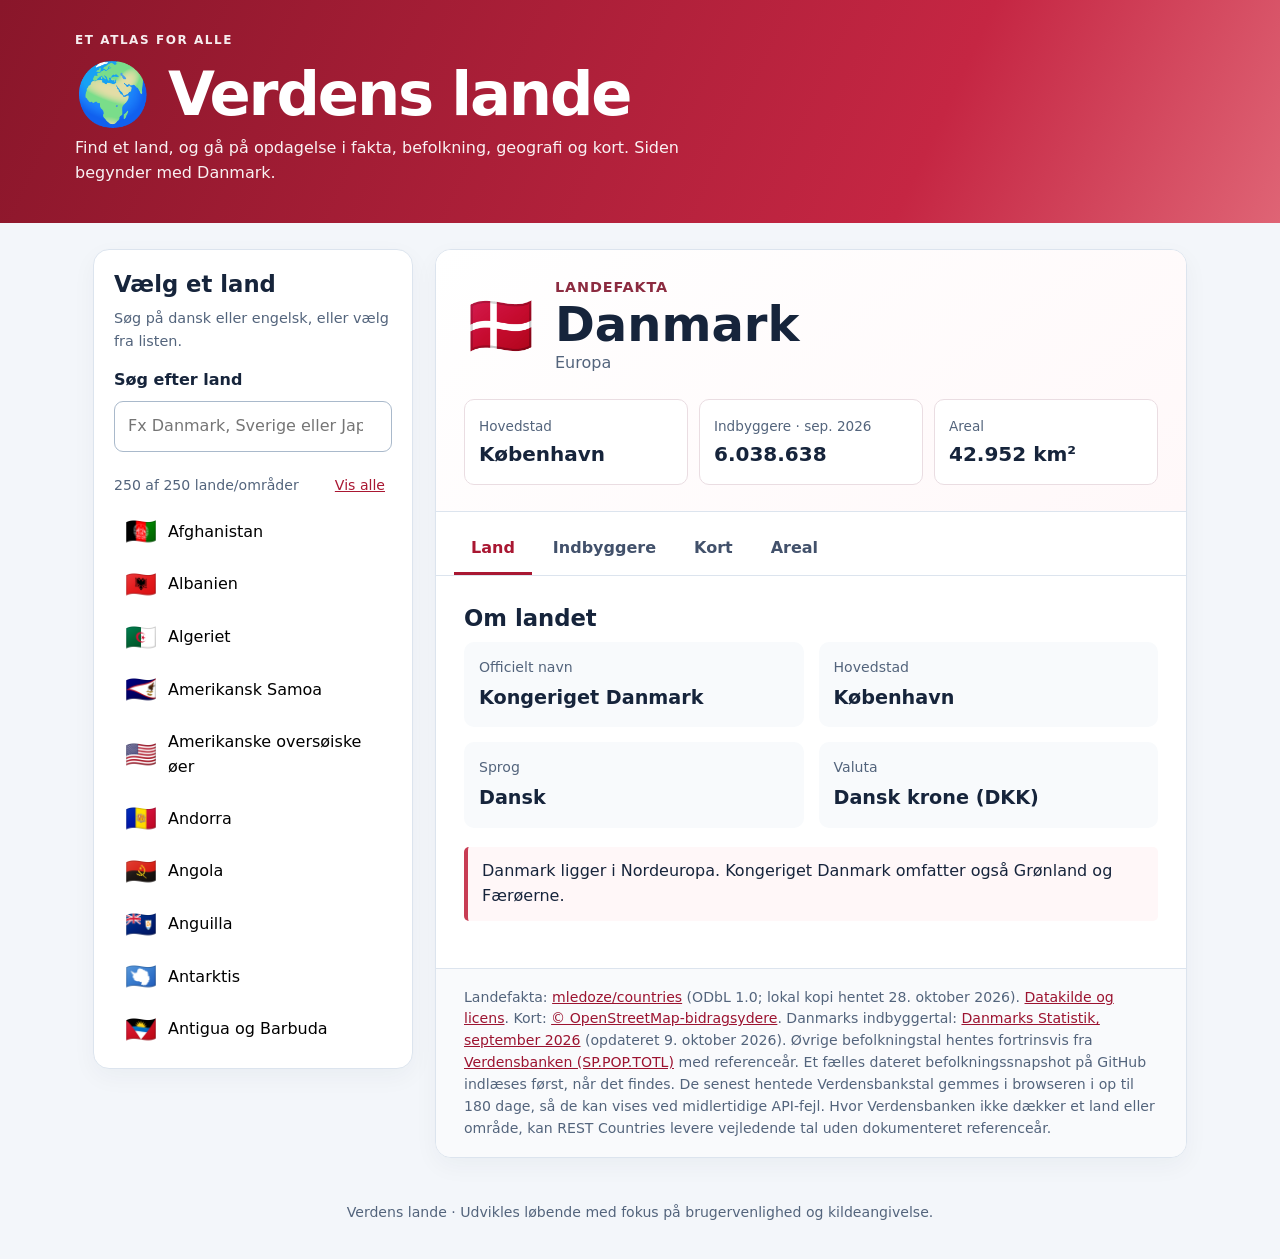
==== index.html @ 1348c65d "Ret regex til validering af snapshot-referenceår" ====
<!doctype html>
<html lang="da">
<head>
<meta charset="utf-8"><meta name="viewport" content="width=device-width,initial-scale=1">
<meta name="description" content="Udforsk lande i verden: hovedstæder, indbyggertal, kort, areal, sprog og valuta.">
<title>Verdens lande – fakta og kort</title>
<style>
:root{color-scheme:light;--ink:#16243b;--muted:#53647c;--line:#dce4ee;--primary:#a91732;--pale:#fff3f4;--bg:#f3f6fa}
*{box-sizing:border-box}body{margin:0;background:var(--bg);font:16px/1.55 system-ui,-apple-system,"Segoe UI",Arial,sans-serif;color:var(--ink)}
a{color:#9c1330}a:hover{text-decoration-thickness:2px}
button,input{font:inherit}button{cursor:pointer}
.skip{position:absolute;left:-9999px;top:4px;z-index:5;background:#fff;padding:8px}.skip:focus{left:6px}
header{background:linear-gradient(115deg,#89162a 0%,#c52643 72%,#df6475 100%);color:white;padding:31px 20px 37px}
.wrap{max-width:1130px;margin:0 auto}header .eyebrow{letter-spacing:.13em;text-transform:uppercase;font-weight:700;font-size:12px;opacity:.92}
header h1{font-size:clamp(2.2rem,5vw,3.8rem);line-height:1.13;margin:10px 0 8px;letter-spacing:-.035em}
header p{max-width:650px;margin:0;opacity:.94}
.page{max-width:1130px;margin:26px auto 0;padding:0 18px 44px}
.layout{display:grid;grid-template-columns:minmax(260px,320px) minmax(0,1fr);gap:22px;align-items:start}
.sidebar,.content{background:#fff;border:1px solid var(--line);border-radius:16px;box-shadow:0 8px 25px #182a4b0b}
.sidebar{padding:20px;position:sticky;top:14px}
h2{font-size:1.42rem;line-height:1.3;margin:0 0 8px}
.muted{color:var(--muted)}.small{font-size:.9rem}
.searchlabel{font-weight:700;display:block;margin:16px 0 8px}
input[type=search]{display:block;width:100%;padding:12px 13px;border:1px solid #a9b9cb;border-radius:9px;background:#fff}
input:focus,button:focus-visible,a:focus-visible{outline:3px solid #f09bac;outline-offset:2px}
.listhead{display:flex;justify-content:space-between;gap:6px;align-items:center;margin:20px 0 9px;font-size:.88rem;color:var(--muted)}
#countries{max-height:540px;overflow:auto;display:grid;gap:5px}
.country{width:100%;border:1px solid transparent;background:transparent;text-align:left;border-radius:9px;padding:10px;display:flex;gap:11px;align-items:center}
.country:hover,.country:focus-visible{background:#f4f6fa}.country.active{background:var(--pale);color:#89162a;border-color:#f0cbd2;font-weight:750}
.flag{font-size:1.6rem;line-height:1}.countryname{overflow-wrap:anywhere}
.content{overflow:hidden}.hero{padding:26px 28px;background:linear-gradient(145deg,#fff,#fff8f9);border-bottom:1px solid var(--line)}
.hero_top{display:flex;align-items:center;gap:17px}.hero .flag{font-size:3.7rem}
#countryTitle{font-size:clamp(2rem,4vw,3rem);line-height:1.1;margin:0}.eyelabel{font-size:.9rem;font-weight:700;color:#8c2b40;text-transform:uppercase;letter-spacing:.06em}
.summary{display:grid;grid-template-columns:repeat(3,minmax(0,1fr));gap:11px;margin-top:23px}
.stat{background:#fff;border:1px solid #eadde2;border-radius:10px;padding:14px}
.stat strong{font-size:1.25rem;display:block;overflow-wrap:anywhere}.stat span{color:var(--muted);font-size:.85rem}
.tabs{display:flex;gap:4px;border-bottom:1px solid var(--line);padding:12px 18px 0;overflow:auto}
.tabs button{border:0;border-bottom:3px solid transparent;padding:12px 17px;background:none;white-space:nowrap;font-weight:700;color:#42516b}
.tabs button[aria-selected=true]{color:var(--primary);border-bottom-color:var(--primary)}
.panel{padding:28px;min-height:260px}.panel[hidden]{display:none}
.detailgrid{display:grid;grid-template-columns:repeat(2,minmax(0,1fr));gap:15px}
.detail{background:#f8fafc;padding:15px;border-radius:10px}.detail span{display:block;font-size:.88rem;color:var(--muted)}.detail strong{display:block;font-size:1.2rem;margin-top:4px;overflow-wrap:anywhere}
.number{font-size:clamp(2rem,5vw,3rem);line-height:1.1;letter-spacing:-.03em;font-weight:780;color:#a91732;margin:14px 0}
.map{width:100%;height:380px;border:0;border-radius:12px;background:#edf1f5}
.sources{background:#f9fafc;padding:18px 28px;border-top:1px solid var(--line);font-size:.88rem;color:var(--muted)}
.note{border-left:4px solid #c83d54;background:#fff7f8;padding:12px 14px;border-radius:5px;margin:19px 0}
footer{text-align:center;color:var(--muted);padding:0 20px 35px;font-size:.88rem}
@media(max-width:760px){.layout{grid-template-columns:1fr}.sidebar{position:static}#countries{max-height:225px}.summary{grid-template-columns:1fr 1fr}.hero,.panel{padding:20px}.tabs{padding-left:6px}.tabs button{padding:11px}.detailgrid{grid-template-columns:1fr}.map{height:300px}}
@media(max-width:390px){.summary{grid-template-columns:1fr}}
</style>
</head>
<body>
<a class="skip" href="#main">Spring til landefakta</a>
<header><div class="wrap"><div class="eyebrow">Et atlas for alle</div><h1>🌍 Verdens lande</h1><p>Find et land, og gå på opdagelse i fakta, befolkning, geografi og kort. Siden begynder med Danmark.</p></div></header>
<div class="page"><div class="layout">
<aside class="sidebar" aria-label="Vælg land"><h2>Vælg et land</h2><p class="muted small" style="margin:0">Søg på dansk eller engelsk, eller vælg fra listen.</p>
<label class="searchlabel" for="search">Søg efter land</label><input id="search" type="search" placeholder="Fx Danmark, Sverige eller Japan" autocomplete="off">
<div class="listhead"><span id="count" role="status" aria-live="polite">Indlæser lande…</span><button type="button" id="reset" style="padding:3px 7px;border:0;background:none;color:#a91732;text-decoration:underline">Vis alle</button></div>
<div id="countries" aria-label="Landeliste"></div></aside>
<main class="content" id="main"><div class="hero"><div class="hero_top"><div class="flag" id="heroFlag" aria-hidden="true">🇩🇰</div><div><div class="eyelabel">Landefakta</div><h2 id="countryTitle">Danmark</h2><div class="muted" id="region">Nordeuropa</div></div></div>
<div class="summary"><div class="stat"><span>Hovedstad</span><strong id="sCapital">København</strong></div><div class="stat"><span id="sPopulationLabel">Indbyggere · sep. 2026</span><strong id="sPopulation">Ca. 6 mio.</strong></div><div class="stat"><span>Areal</span><strong id="sArea">Ca. 42.950 km²</strong></div></div></div>
<nav class="tabs" role="tablist" aria-label="Fakta om landet">
<button type="button" role="tab" aria-controls="land" id="tab-land" aria-selected="true" tabindex="0" data-tab="land">Land</button>
<button type="button" role="tab" aria-controls="indbyggere" id="tab-indbyggere" aria-selected="false" tabindex="-1" data-tab="indbyggere">Indbyggere</button>
<button type="button" role="tab" aria-controls="kort" id="tab-kort" aria-selected="false" tabindex="-1" data-tab="kort">Kort</button>
<button type="button" role="tab" aria-controls="areal" id="tab-areal" aria-selected="false" tabindex="-1" data-tab="areal">Areal</button>
</nav>
<section class="panel" id="land" role="tabpanel" aria-labelledby="tab-land"><h2>Om landet</h2><div class="detailgrid">
<div class="detail"><span>Officielt navn</span><strong id="official">Kongeriget Danmark</strong></div>
<div class="detail"><span>Hovedstad</span><strong id="capital">København</strong></div>
<div class="detail"><span>Sprog</span><strong id="language">Dansk</strong></div>
<div class="detail"><span>Valuta</span><strong id="currency">Dansk krone (DKK)</strong></div></div><div class="note" id="landnote">Danmark er et land i Nordeuropa. Kongeriget Danmark omfatter også Grønland og Færøerne.</div></section>
<section class="panel" id="indbyggere" role="tabpanel" aria-labelledby="tab-indbyggere" hidden><h2>Indbyggere</h2><div class="number" id="population">Ca. 6 millioner</div><p>Befolkningstal kan være opgjort på forskellige tidspunkter. Tallene er vejledende og er ikke en live-folketælling.</p><p id="populationExtra">Se det aktuelle officielle tal hos <a href="https://www.dst.dk/da/Statistik/emner/borgere/befolkning/befolkningstal" target="_blank" rel="noopener">Danmarks Statistik</a>.</p></section>
<section class="panel" id="kort" role="tabpanel" aria-labelledby="tab-kort" hidden><h2>Kort</h2><p class="muted">Du kan zoome og flytte rundt på kortet.</p><iframe class="map" id="map" title="Kort over Danmark" loading="lazy" referrerpolicy="no-referrer" src="https://www.openstreetmap.org/export/embed.html?bbox=7.5%2C54.4%2C15.6%2C58.1&amp;layer=mapnik"></iframe><p><a id="maplink" href="https://www.openstreetmap.org/#map=7/56.2/10" target="_blank" rel="noopener">Åbn et større kort</a></p><p class="small muted">Kortdata © OpenStreetMap-bidragsydere.</p></section>
<section class="panel" id="areal" role="tabpanel" aria-labelledby="tab-areal" hidden><h2>Areal</h2><div class="number" id="area">Ca. 42.950 km²</div><p id="areaExtra">For Danmark gælder dette tal landet uden Grønland og Færøerne. Opgørelser kan variere lidt afhængigt af metode.</p></section>
<div class="sources" id="source">Kilder: <a href="https://www.dst.dk/" target="_blank" rel="noopener">Danmarks Statistik</a>, <a href="https://www.openstreetmap.org/" target="_blank" rel="noopener">OpenStreetMap</a>. Internationale landefakta indlæses fra offentlige datasæt. Kontroller væsentlige tal i landenes officielle statistik.</div>
</main>
</div></div>
<footer>Verdens lande · Udvikles løbende med fokus på brugervenlighed og kildeangivelse.</footer>
<script>
(function(){
'use strict';
const numberfmt=new Intl.NumberFormat('da-DK');
const names=new Intl.DisplayNames(['da'],{type:'region'});
const regionNames={Europe:'Europa',Asia:'Asien',Africa:'Afrika',Americas:'Amerika',Oceania:'Oceanien',Antarctic:'Antarktis'};
const dk={cca2:'DK',name:{common:'Denmark',official:'Kingdom of Denmark'},capital:['København'],region:'Europe',population:6038638,area:42952,latlng:[56,10],languages:{dan:'Dansk'},currencies:{DKK:{name:'Dansk krone'}},flag:'🇩🇰',fallback:true};
let items=[dk],selected=dk,activeTab='land';
const el=id=>document.getElementById(id);
const str=(value,empty='Ikke oplyst')=>value===undefined||value===null||value===''?empty:String(value);
function safeName(c){if(c.cca2==='DK')return'Danmark';try{const s=names.of(c.cca2);if(s&&s!==c.cca2)return s;}catch(e){}return c.name?.common||c.cca2||'Ukendt land';}
function label(c){return safeName(c);}
function flag(c){if(typeof c.flag==='string')return c.flag;if(c.cca2&&/^[A-Z]{2}$/.test(c.cca2)){return Array.from(c.cca2).map(ch=>String.fromCodePoint(ch.charCodeAt(0)+127397)).join('');}return '🌍'}
function fmt(n,unit=''){return Number.isFinite(Number(n))&&n!==null&&n!==undefined?numberfmt.format(Number(n))+unit:'Ikke oplyst';}
function cap(c){return Array.isArray(c.capital)&&c.capital.length?c.capital.join(', '):'Ikke oplyst';}
function lang(c){return c.languages&&typeof c.languages==='object'?Object.values(c.languages).join(', '):'Ikke oplyst';}
function curr(c){return c.currencies&&typeof c.currencies==='object'?Object.entries(c.currencies).map(([k,v])=>str(v?.name,k)+' ('+k+')').join(', '):'Ikke oplyst';}
function mapSet(c){let coords=Array.isArray(c.latlng)?c.latlng:[56,10],lat=Number(coords[0]),lon=Number(coords[1]);if(!Number.isFinite(lat)||!Number.isFinite(lon)){lat=56;lon=10}const a=Number(c.area)||50000;const spread=a<2000?1.5:a<30000?3.8:a<300000?7:a<1500000?13:22;const west=Math.max(-180,lon-spread),east=Math.min(180,lon+spread),south=Math.max(-85,lat-spread/2),north=Math.min(85,lat+spread/2);const q=[west,south,east,north].join(',');el('map').src='https://www.openstreetmap.org/export/embed.html?bbox='+encodeURIComponent(q)+'&layer=mapnik';el('map').title='Kort over '+label(c);el('maplink').href='https://www.openstreetmap.org/#map=5/'+encodeURIComponent(lat)+'/'+encodeURIComponent(lon);}
function populationLabel(c){
if(c.cca2==='DK')return 'Indbyggere · sep. 2026';
if(c.populationSource==='worldbank'&&/^\d{4}$/.test(String(c.populationYear)))return 'Indbyggere · '+c.populationYear;
if(Number.isSafeInteger(c.population)&&c.population>0)return 'Indbyggere · år ukendt';
return 'Indbyggere · ikke oplyst';
}
function choose(c){selected=c;el('heroFlag').textContent=flag(c);el('countryTitle').textContent=label(c);el('region').textContent=regionNames[c.region]||c.region||'Geografisk region ikke oplyst';el('sCapital').textContent=cap(c);el('sPopulation').textContent=fmt(c.population);el('sPopulationLabel').textContent=populationLabel(c);el('sArea').textContent=fmt(c.area,' km²');el('official').textContent=c.cca2==='DK'?'Kongeriget Danmark':str(c.name?.official);el('capital').textContent=cap(c);el('language').textContent=lang(c);el('currency').textContent=curr(c);
el('landnote').textContent=c.cca2==='DK'?'Danmark ligger i Nordeuropa. Kongeriget Danmark omfatter også Grønland og Færøerne.':'Fakta vises for den valgte geografiske enhed. Datakilder kan også indeholde selvstyrende områder og territorier.';
el('population').textContent=fmt(c.population);el('populationExtra').innerHTML=c.cca2==='DK'?'Opgjort i september 2026 (offentliggjort 9. oktober 2026). Kilde: <a href="https://www.dst.dk/da/Statistik/emner/borgere/befolkning/befolkningstal" target="_blank" rel="noopener">Danmarks Statistik</a>.':c.populationSource==='worldbank'&&/^\d{4}$/.test(String(c.populationYear))?'Referenceår: '+c.populationYear+'. Kilde: <a href="https://data.worldbank.org/indicator/SP.POP.TOTL?locations='+encodeURIComponent(c.cca2)+'" target="_blank" rel="noopener">Verdensbanken – Population, total</a>. Årlige tal er ikke en aktuel folketælling.':(c.populationSource==='restcountries'||c.populationSource==='undated')?'Vejledende tal fra et internationalt datasæt uden dokumenteret referenceår. Det er ikke nødvendigvis den nyeste officielle opgørelse.':'Der findes endnu ikke et verificeret befolkningstal for dette land eller område. Se det nationale statistikkontor for officielle tal.';
el('area').textContent=fmt(c.area,' km²');el('areaExtra').textContent=c.cca2==='DK'?'Danmarks areal er her angivet uden Grønland og Færøerne.':'Arealet stammer fra et internationalt datasæt. Afgrænsninger og opgørelsesmetoder kan variere.';
mapSet(c);renderList();if(window.history?.replaceState){history.replaceState(null,'','#'+encodeURIComponent(c.cca2||'DK'));}
}
function renderList(){const q=el('search').value.trim().toLocaleLowerCase('da');const filtered=items.filter(c=>[label(c),c.name?.common,c.cca2].some(x=>String(x||'').toLocaleLowerCase('da').includes(q))).sort((a,b)=>label(a).localeCompare(label(b),'da'));const list=el('countries');list.replaceChildren();const frag=document.createDocumentFragment();filtered.slice(0,300).forEach(c=>{const btn=document.createElement('button');btn.type='button';btn.className='country'+(selected.cca2===c.cca2?' active':'');btn.setAttribute('aria-current',selected.cca2===c.cca2?'true':'false');const f=document.createElement('span');f.className='flag';f.textContent=flag(c);f.setAttribute('aria-hidden','true');const t=document.createElement('span');t.className='countryname';t.textContent=label(c);btn.append(f,t);btn.addEventListener('click',()=>{choose(c);if(innerWidth<761)el('main').scrollIntoView({behavior:'smooth',block:'start'});});frag.append(btn)});list.append(frag);el('count').textContent=filtered.length+' af '+items.length+' lande/områder'+(filtered.length?'':' – ingen resultater');}
function tab(id){activeTab=id;document.querySelectorAll('.tabs button').forEach(b=>{const on=b.dataset.tab===id;b.setAttribute('aria-selected',on?'true':'false');b.tabIndex=on?0:-1;});document.querySelectorAll('.panel').forEach(p=>{p.hidden=p.id!==id;});}
document.querySelectorAll('.tabs button').forEach(b=>{b.addEventListener('click',()=>tab(b.dataset.tab));b.addEventListener('keydown',ev=>{if(!['ArrowRight','ArrowLeft','Home','End'].includes(ev.key))return;ev.preventDefault();const tabs=Array.from(document.querySelectorAll('.tabs button'));let i=tabs.indexOf(b);i=ev.key==='Home'?0:ev.key==='End'?tabs.length-1:(i+(ev.key==='ArrowRight'?1:-1)+tabs.length)%tabs.length;tab(tabs[i].dataset.tab);tabs[i].focus();});});
el('search').addEventListener('input',renderList);
el('reset').addEventListener('click',()=>{el('search').value='';renderList();el('search').focus();});
function normalize(c){return{...c,flag:c.flag||undefined,name:c.name||{common:c.cca2},area:Number(c.area)||undefined,population:Number.isFinite(Number(c.population))&&c.population!==undefined?Number(c.population):undefined};}
async function loadCountries(){
const sources=[
'./data/countries.json',
'https://restcountries.com/v3.1/all?fields=name,flags,cca2,capital,population,area,region,latlng,languages,currencies',
'https://raw.githubusercontent.com/mledoze/countries/master/dist/countries.json'
];
for(const url of sources){try{
const response=await fetch(url,{cache:'default'});
if(!response.ok)throw Error('HTTP '+response.status);
const data=await response.json();
if(!Array.isArray(data)||data.length<190)throw Error('Uventet datasæt');
items=data.filter(c=>c?.cca2&&c?.name).map(c=>{const n=normalize(c);if(url!=='./data/countries.json'&&Number.isSafeInteger(n.population)&&n.population>0)n.populationSource='undated';return n;});
const fromApi=items.find(c=>c.cca2==='DK');
if(fromApi){const i=items.indexOf(fromApi);items[i]={...fromApi,capital:['København'],population:dk.population,area:dk.area,languages:dk.languages,currencies:dk.currencies};}else items.push(dk);
const hash=decodeURIComponent(location.hash.replace('#','')).toUpperCase();
selected=items.find(c=>c.cca2===hash)||items.find(c=>c.cca2==='DK')||items[0];
choose(selected);
el('source').innerHTML='Landefakta: <a href="https://github.com/mledoze/countries" target="_blank" rel="noopener">mledoze/countries</a> (ODbL 1.0; lokal kopi hentet 28. oktober 2026). <a href="https://github.com/mOLTRUP/Test/blob/main/data/README.md" target="_blank" rel="noopener">Datakilde og licens</a>. Kort: <a href="https://www.openstreetmap.org/copyright" target="_blank" rel="noopener">© OpenStreetMap-bidragsydere</a>. Danmarks indbyggertal: <a href="https://www.dst.dk/da/Statistik/emner/borgere/befolkning/befolkningstal" target="_blank" rel="noopener">Danmarks Statistik, september 2026</a> (opdateret 9. oktober 2026). Øvrige befolkningstal hentes fortrinsvis fra <a href="https://data.worldbank.org/indicator/SP.POP.TOTL" target="_blank" rel="noopener">Verdensbanken (SP.POP.TOTL)</a> med referenceår. Et fælles dateret befolkningssnapshot på GitHub indlæses først, når det findes. De senest hentede Verdensbankstal gemmes i browseren i op til 180 dage, så de kan vises ved midlertidige API-fejl. Hvor Verdensbanken ikke dækker et land eller område, kan REST Countries levere vejledende tal uden dokumenteret referenceår.';
enrichPopulation();
return;
}catch(e){console.warn('Landeliste kunne ikke indlæses fra',url,e);}}
el('count').textContent='Landeliste er midlertidigt utilgængelig';
el('source').innerHTML='Landelisten kunne ikke indlæses. Danmark vises som reserve. Kilde til dansk befolkningstal: <a href="https://www.dst.dk/da/Statistik/emner/borgere/befolkning/befolkningstal" target="_blank" rel="noopener">Danmarks Statistik, september 2026</a>. Prøv igen senere.';
renderList();
}
const populationCacheKey='verdens-lande-worldbank-population-v1';
function applyPopulation(byCode){
let updated=0;
items=items.map(c=>{
const p=c.cca2==='DK'?undefined:byCode.get(c.cca2);
if(!p)return c;
if(c.populationSource==='worldbank'&&Number(c.populationYear)>Number(p.year))return c;
if(c.populationSource==='worldbank'&&c.populationYear===p.year&&c.population===p.value)return c;
updated++;
return {...c,population:p.value,populationYear:p.year,populationSource:'worldbank'};
});
if(updated){const current=items.find(c=>c.cca2===selected.cca2)||dk;choose(current);}
return updated;
}
function loadCachedPopulation(){
try{
const saved=JSON.parse(localStorage.getItem(populationCacheKey)||'null');
if(!saved||!Array.isArray(saved.rows)||!Number.isFinite(Date.parse(saved.savedAt)))return;
if(Date.now()-Date.parse(saved.savedAt)>180*86400000||Date.parse(saved.savedAt)>Date.now()+86400000)return;
const byCode=new Map();
for(const row of saved.rows){
if(!Array.isArray(row)||row.length!==3)continue;
const [code,value,year]=row;
if(typeof code==='string'&&/^[A-Z]{2}$/.test(code)&&Number.isSafeInteger(value)&&value>0&&/^\d{4}$/.test(String(year)))byCode.set(code,{value,year:String(year)});
}
if(byCode.size>=100)applyPopulation(byCode);
}catch(e){console.info('Lokal befolkningscache er ikke tilgængelig:',e);}
}
async function loadSharedPopulation(){
const controller=new AbortController();
const timer=setTimeout(()=>controller.abort(),3500);
try{
const response=await fetch('./data/population-worldbank.json',{signal:controller.signal,cache:'default'});
if(!response.ok)return;
const snapshot=await response.json();
if(snapshot?.indicator!=='SP.POP.TOTL'||!Array.isArray(snapshot.rows)||snapshot.rows.length<150)return;
const byCode=new Map();
for(const row of snapshot.rows){
if(!Array.isArray(row)||row.length!==3)continue;
const [code,value,year]=row;
if(typeof code==='string'&&/^[A-Z]{2}$/.test(code)&&Number.isSafeInteger(value)&&value>0&&/^\d{4}$/.test(String(year)))byCode.set(code,{value,year:String(year)});
}
if(byCode.size>=150)applyPopulation(byCode);
}catch(e){console.info('Fælles befolkningssnapshot kunne ikke indlæses:',e);}
finally{clearTimeout(timer);}
}
async function enrichPopulation(){
loadCachedPopulation();
await loadSharedPopulation();
const controller=new AbortController();
const timer=setTimeout(()=>controller.abort(),6500);
try{
const response=await fetch('https://api.worldbank.org/v2/country/all/indicator/SP.POP.TOTL?format=json&mrnev=1&per_page=500',{signal:controller.signal,cache:'default'});
if(!response.ok)throw Error('HTTP '+response.status);
const payload=await response.json();
if(!Array.isArray(payload)||!Array.isArray(payload[1])||payload[1].length<100)throw Error('Uventet svar fra Verdensbanken');
const byCode=new Map();
for(const row of payload[1]){
const code=row?.country?.id,year=String(row?.date||''),value=row?.value;
if(typeof code==='string'&&/^[A-Z]{2}$/.test(code)&&/^\d{4}$/.test(year)&&Number.isSafeInteger(value)&&value>0){
const old=byCode.get(code);
if(!old||Number(year)>Number(old.year))byCode.set(code,{value,year});
}}
const updated=applyPopulation(byCode);
if(byCode.size>=100){
try{localStorage.setItem(populationCacheKey,JSON.stringify({savedAt:new Date().toISOString(),rows:Array.from(byCode,([code,p])=>[code,p.value,p.year])}));}
catch(e){console.info('Befolkningsdata kunne ikke gemmes lokalt:',e);}
}
console.info('Daterede befolkningstal fra Verdensbanken:',updated);
}catch(e){console.info('Verdensbankens befolkningstal kunne ikke indlæses:',e);}
finally{clearTimeout(timer);}
await enrichPopulationFallback();
}
async function enrichPopulationFallback(){
const controller=new AbortController();
const timer=setTimeout(()=>controller.abort(),5500);
try{
const response=await fetch('https://restcountries.com/v3.1/all?fields=cca2,population',{signal:controller.signal,cache:'default'});
if(!response.ok)throw Error('HTTP '+response.status);
const data=await response.json();
if(!Array.isArray(data)||data.length<190)throw Error('Uventet befolkningsdatasæt');
const byCode=new Map(data.filter(c=>c?.cca2&&Number.isSafeInteger(c.population)&&c.population>0).map(c=>[c.cca2,c.population]));
let updated=0;
items=items.map(c=>{const pop=c.cca2!=='DK'&&c.populationSource!=='worldbank'?byCode.get(c.cca2):undefined;if(pop===undefined)return c;updated++;return {...c,population:pop,populationSource:'restcountries'};});
if(updated){const current=items.find(c=>c.cca2===selected.cca2)||dk;choose(current);}
}catch(e){console.info('Supplerende befolkningstal er ikke tilgængelige:',e);}
finally{clearTimeout(timer);}
}

choose(dk);loadCountries();
})();
</script>
</body></html>
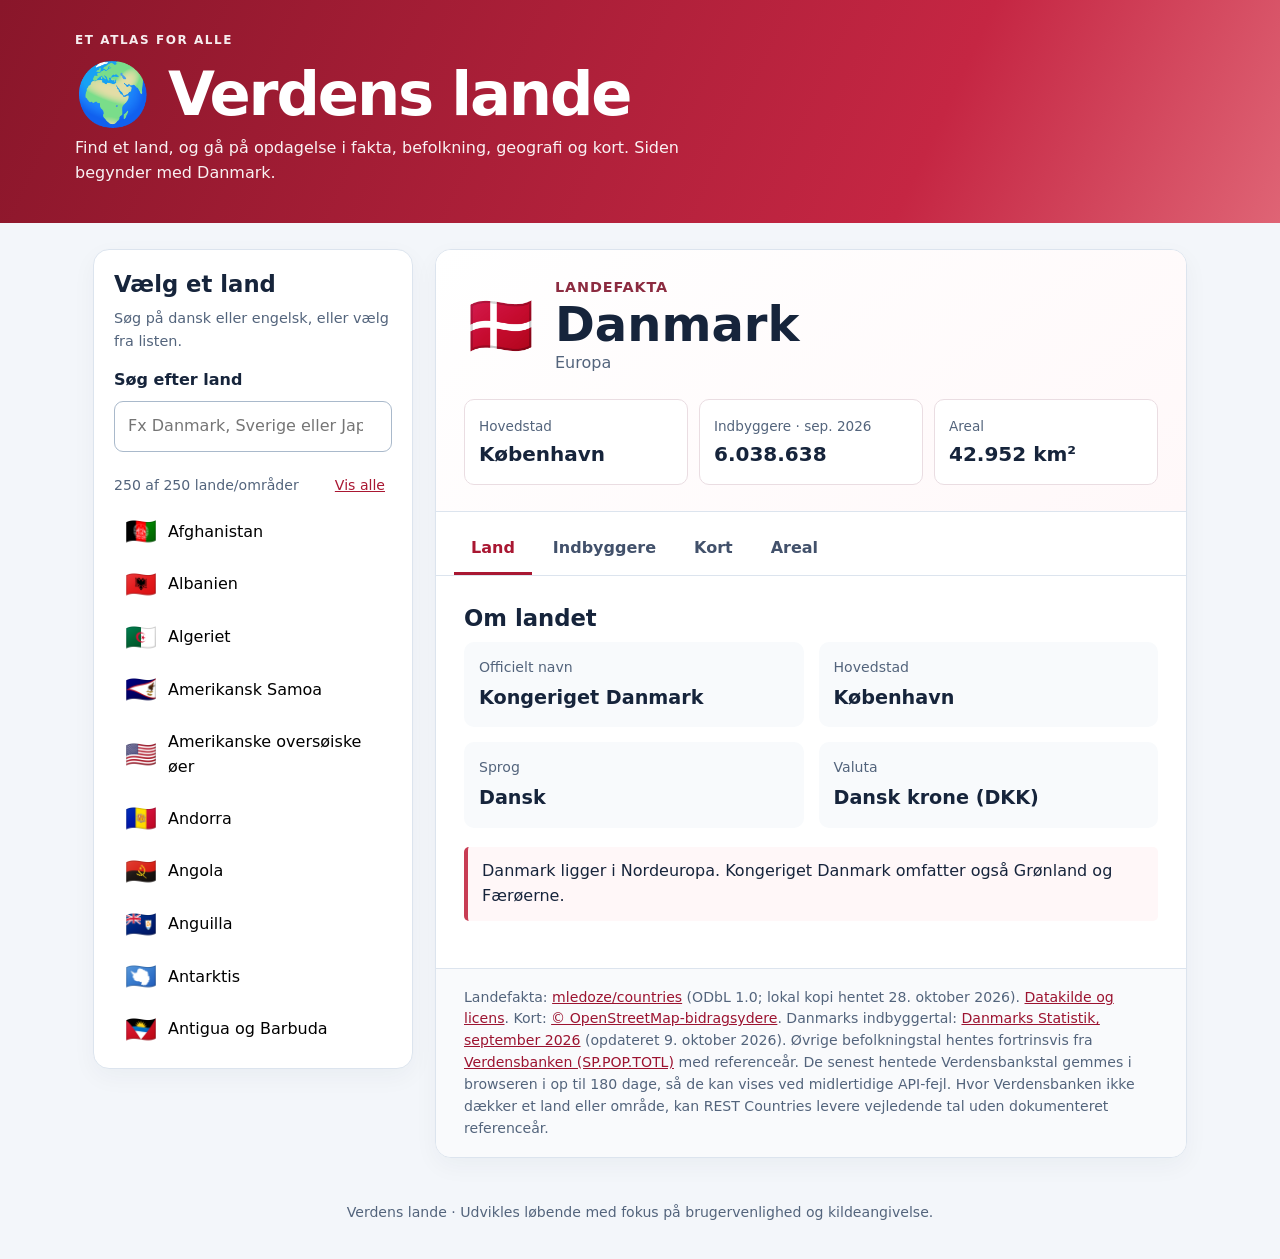
==== commit 9b6d2077: "Indlæs kun landekort ved åbning og undgå unødige genindlæsninger" ====
--- a/index.html
+++ b/index.html
@@ -71,7 +71,7 @@
 <div class="detail"><span>Sprog</span><strong id="language">Dansk</strong></div>
 <div class="detail"><span>Valuta</span><strong id="currency">Dansk krone (DKK)</strong></div></div><div class="note" id="landnote">Danmark er et land i Nordeuropa. Kongeriget Danmark omfatter også Grønland og Færøerne.</div></section>
 <section class="panel" id="indbyggere" role="tabpanel" aria-labelledby="tab-indbyggere" hidden><h2>Indbyggere</h2><div class="number" id="population">Ca. 6 millioner</div><p>Befolkningstal kan være opgjort på forskellige tidspunkter. Tallene er vejledende og er ikke en live-folketælling.</p><p id="populationExtra">Se det aktuelle officielle tal hos <a href="https://www.dst.dk/da/Statistik/emner/borgere/befolkning/befolkningstal" target="_blank" rel="noopener">Danmarks Statistik</a>.</p></section>
-<section class="panel" id="kort" role="tabpanel" aria-labelledby="tab-kort" hidden><h2>Kort</h2><p class="muted">Du kan zoome og flytte rundt på kortet.</p><iframe class="map" id="map" title="Kort over Danmark" loading="lazy" referrerpolicy="no-referrer" src="https://www.openstreetmap.org/export/embed.html?bbox=7.5%2C54.4%2C15.6%2C58.1&amp;layer=mapnik"></iframe><p><a id="maplink" href="https://www.openstreetmap.org/#map=7/56.2/10" target="_blank" rel="noopener">Åbn et større kort</a></p><p class="small muted">Kortdata © OpenStreetMap-bidragsydere.</p></section>
+<section class="panel" id="kort" role="tabpanel" aria-labelledby="tab-kort" hidden><h2>Kort</h2><p class="muted">Du kan zoome og flytte rundt på kortet.</p><iframe class="map" id="map" title="Kort over Danmark" loading="lazy" referrerpolicy="no-referrer"></iframe><p><a id="maplink" href="https://www.openstreetmap.org/#map=7/56.2/10" target="_blank" rel="noopener">Åbn et større kort</a></p><p class="small muted">Kortdata © OpenStreetMap-bidragsydere.</p></section>
 <section class="panel" id="areal" role="tabpanel" aria-labelledby="tab-areal" hidden><h2>Areal</h2><div class="number" id="area">Ca. 42.950 km²</div><p id="areaExtra">For Danmark gælder dette tal landet uden Grønland og Færøerne. Opgørelser kan variere lidt afhængigt af metode.</p></section>
 <div class="sources" id="source">Kilder: <a href="https://www.dst.dk/" target="_blank" rel="noopener">Danmarks Statistik</a>, <a href="https://www.openstreetmap.org/" target="_blank" rel="noopener">OpenStreetMap</a>. Internationale landefakta indlæses fra offentlige datasæt. Kontroller væsentlige tal i landenes officielle statistik.</div>
 </main>
@@ -94,7 +94,8 @@
 function cap(c){return Array.isArray(c.capital)&&c.capital.length?c.capital.join(', '):'Ikke oplyst';}
 function lang(c){return c.languages&&typeof c.languages==='object'?Object.values(c.languages).join(', '):'Ikke oplyst';}
 function curr(c){return c.currencies&&typeof c.currencies==='object'?Object.entries(c.currencies).map(([k,v])=>str(v?.name,k)+' ('+k+')').join(', '):'Ikke oplyst';}
-function mapSet(c){let coords=Array.isArray(c.latlng)?c.latlng:[56,10],lat=Number(coords[0]),lon=Number(coords[1]);if(!Number.isFinite(lat)||!Number.isFinite(lon)){lat=56;lon=10}const a=Number(c.area)||50000;const spread=a<2000?1.5:a<30000?3.8:a<300000?7:a<1500000?13:22;const west=Math.max(-180,lon-spread),east=Math.min(180,lon+spread),south=Math.max(-85,lat-spread/2),north=Math.min(85,lat+spread/2);const q=[west,south,east,north].join(',');el('map').src='https://www.openstreetmap.org/export/embed.html?bbox='+encodeURIComponent(q)+'&layer=mapnik';el('map').title='Kort over '+label(c);el('maplink').href='https://www.openstreetmap.org/#map=5/'+encodeURIComponent(lat)+'/'+encodeURIComponent(lon);}
+let currentMapCode=null;
+function mapSet(c){if(activeTab!=='kort'||currentMapCode===c.cca2)return;let coords=Array.isArray(c.latlng)?c.latlng:[56,10],lat=Number(coords[0]),lon=Number(coords[1]);if(!Number.isFinite(lat)||!Number.isFinite(lon)){lat=56;lon=10}const a=Number(c.area)||50000;const spread=a<2000?1.5:a<30000?3.8:a<300000?7:a<1500000?13:22;const west=Math.max(-180,lon-spread),east=Math.min(180,lon+spread),south=Math.max(-85,lat-spread/2),north=Math.min(85,lat+spread/2);const q=[west,south,east,north].join(',');el('map').src='https://www.openstreetmap.org/export/embed.html?bbox='+encodeURIComponent(q)+'&layer=mapnik';el('map').title='Kort over '+label(c);el('maplink').href='https://www.openstreetmap.org/#map=5/'+encodeURIComponent(lat)+'/'+encodeURIComponent(lon);currentMapCode=c.cca2;}
 function populationLabel(c){
 if(c.cca2==='DK')return 'Indbyggere · sep. 2026';
 if(c.populationSource==='worldbank'&&/^\d{4}$/.test(String(c.populationYear)))return 'Indbyggere · '+c.populationYear;
@@ -108,7 +109,7 @@
 mapSet(c);renderList();if(window.history?.replaceState){history.replaceState(null,'','#'+encodeURIComponent(c.cca2||'DK'));}
 }
 function renderList(){const q=el('search').value.trim().toLocaleLowerCase('da');const filtered=items.filter(c=>[label(c),c.name?.common,c.cca2].some(x=>String(x||'').toLocaleLowerCase('da').includes(q))).sort((a,b)=>label(a).localeCompare(label(b),'da'));const list=el('countries');list.replaceChildren();const frag=document.createDocumentFragment();filtered.slice(0,300).forEach(c=>{const btn=document.createElement('button');btn.type='button';btn.className='country'+(selected.cca2===c.cca2?' active':'');btn.setAttribute('aria-current',selected.cca2===c.cca2?'true':'false');const f=document.createElement('span');f.className='flag';f.textContent=flag(c);f.setAttribute('aria-hidden','true');const t=document.createElement('span');t.className='countryname';t.textContent=label(c);btn.append(f,t);btn.addEventListener('click',()=>{choose(c);if(innerWidth<761)el('main').scrollIntoView({behavior:'smooth',block:'start'});});frag.append(btn)});list.append(frag);el('count').textContent=filtered.length+' af '+items.length+' lande/områder'+(filtered.length?'':' – ingen resultater');}
-function tab(id){activeTab=id;document.querySelectorAll('.tabs button').forEach(b=>{const on=b.dataset.tab===id;b.setAttribute('aria-selected',on?'true':'false');b.tabIndex=on?0:-1;});document.querySelectorAll('.panel').forEach(p=>{p.hidden=p.id!==id;});}
+function tab(id){activeTab=id;document.querySelectorAll('.tabs button').forEach(b=>{const on=b.dataset.tab===id;b.setAttribute('aria-selected',on?'true':'false');b.tabIndex=on?0:-1;});document.querySelectorAll('.panel').forEach(p=>{p.hidden=p.id!==id;});if(id==='kort')mapSet(selected);}
 document.querySelectorAll('.tabs button').forEach(b=>{b.addEventListener('click',()=>tab(b.dataset.tab));b.addEventListener('keydown',ev=>{if(!['ArrowRight','ArrowLeft','Home','End'].includes(ev.key))return;ev.preventDefault();const tabs=Array.from(document.querySelectorAll('.tabs button'));let i=tabs.indexOf(b);i=ev.key==='Home'?0:ev.key==='End'?tabs.length-1:(i+(ev.key==='ArrowRight'?1:-1)+tabs.length)%tabs.length;tab(tabs[i].dataset.tab);tabs[i].focus();});});
 el('search').addEventListener('input',renderList);
 el('reset').addEventListener('click',()=>{el('search').value='';renderList();el('search').focus();});
@@ -130,7 +131,7 @@
 const hash=decodeURIComponent(location.hash.replace('#','')).toUpperCase();
 selected=items.find(c=>c.cca2===hash)||items.find(c=>c.cca2==='DK')||items[0];
 choose(selected);
-el('source').innerHTML='Landefakta: <a href="https://github.com/mledoze/countries" target="_blank" rel="noopener">mledoze/countries</a> (ODbL 1.0; lokal kopi hentet 28. oktober 2026). <a href="https://github.com/mOLTRUP/Test/blob/main/data/README.md" target="_blank" rel="noopener">Datakilde og licens</a>. Kort: <a href="https://www.openstreetmap.org/copyright" target="_blank" rel="noopener">© OpenStreetMap-bidragsydere</a>. Danmarks indbyggertal: <a href="https://www.dst.dk/da/Statistik/emner/borgere/befolkning/befolkningstal" target="_blank" rel="noopener">Danmarks Statistik, september 2026</a> (opdateret 9. oktober 2026). Øvrige befolkningstal hentes fortrinsvis fra <a href="https://data.worldbank.org/indicator/SP.POP.TOTL" target="_blank" rel="noopener">Verdensbanken (SP.POP.TOTL)</a> med referenceår. Et fælles dateret befolkningssnapshot på GitHub indlæses først, når det findes. De senest hentede Verdensbankstal gemmes i browseren i op til 180 dage, så de kan vises ved midlertidige API-fejl. Hvor Verdensbanken ikke dækker et land eller område, kan REST Countries levere vejledende tal uden dokumenteret referenceår.';
+el('source').innerHTML='Landefakta: <a href="https://github.com/mledoze/countries" target="_blank" rel="noopener">mledoze/countries</a> (ODbL 1.0; lokal kopi hentet 28. oktober 2026). <a href="https://github.com/mOLTRUP/Test/blob/main/data/README.md" target="_blank" rel="noopener">Datakilde og licens</a>. Kort: <a href="https://www.openstreetmap.org/copyright" target="_blank" rel="noopener">© OpenStreetMap-bidragsydere</a>. Danmarks indbyggertal: <a href="https://www.dst.dk/da/Statistik/emner/borgere/befolkning/befolkningstal" target="_blank" rel="noopener">Danmarks Statistik, september 2026</a> (opdateret 9. oktober 2026). Øvrige befolkningstal hentes fortrinsvis fra <a href="https://data.worldbank.org/indicator/SP.POP.TOTL" target="_blank" rel="noopener">Verdensbanken (SP.POP.TOTL)</a> med referenceår. De senest hentede Verdensbankstal gemmes i browseren i op til 180 dage, så de kan vises ved midlertidige API-fejl. Hvor Verdensbanken ikke dækker et land eller område, kan REST Countries levere vejledende tal uden dokumenteret referenceår.';
 enrichPopulation();
 return;
 }catch(e){console.warn('Landeliste kunne ikke indlæses fra',url,e);}}
@@ -166,27 +167,8 @@
 if(byCode.size>=100)applyPopulation(byCode);
 }catch(e){console.info('Lokal befolkningscache er ikke tilgængelig:',e);}
 }
-async function loadSharedPopulation(){
-const controller=new AbortController();
-const timer=setTimeout(()=>controller.abort(),3500);
-try{
-const response=await fetch('./data/population-worldbank.json',{signal:controller.signal,cache:'default'});
-if(!response.ok)return;
-const snapshot=await response.json();
-if(snapshot?.indicator!=='SP.POP.TOTL'||!Array.isArray(snapshot.rows)||snapshot.rows.length<150)return;
-const byCode=new Map();
-for(const row of snapshot.rows){
-if(!Array.isArray(row)||row.length!==3)continue;
-const [code,value,year]=row;
-if(typeof code==='string'&&/^[A-Z]{2}$/.test(code)&&Number.isSafeInteger(value)&&value>0&&/^\d{4}$/.test(String(year)))byCode.set(code,{value,year:String(year)});
-}
-if(byCode.size>=150)applyPopulation(byCode);
-}catch(e){console.info('Fælles befolkningssnapshot kunne ikke indlæses:',e);}
-finally{clearTimeout(timer);}
-}
 async function enrichPopulation(){
 loadCachedPopulation();
-await loadSharedPopulation();
 const controller=new AbortController();
 const timer=setTimeout(()=>controller.abort(),6500);
 try{
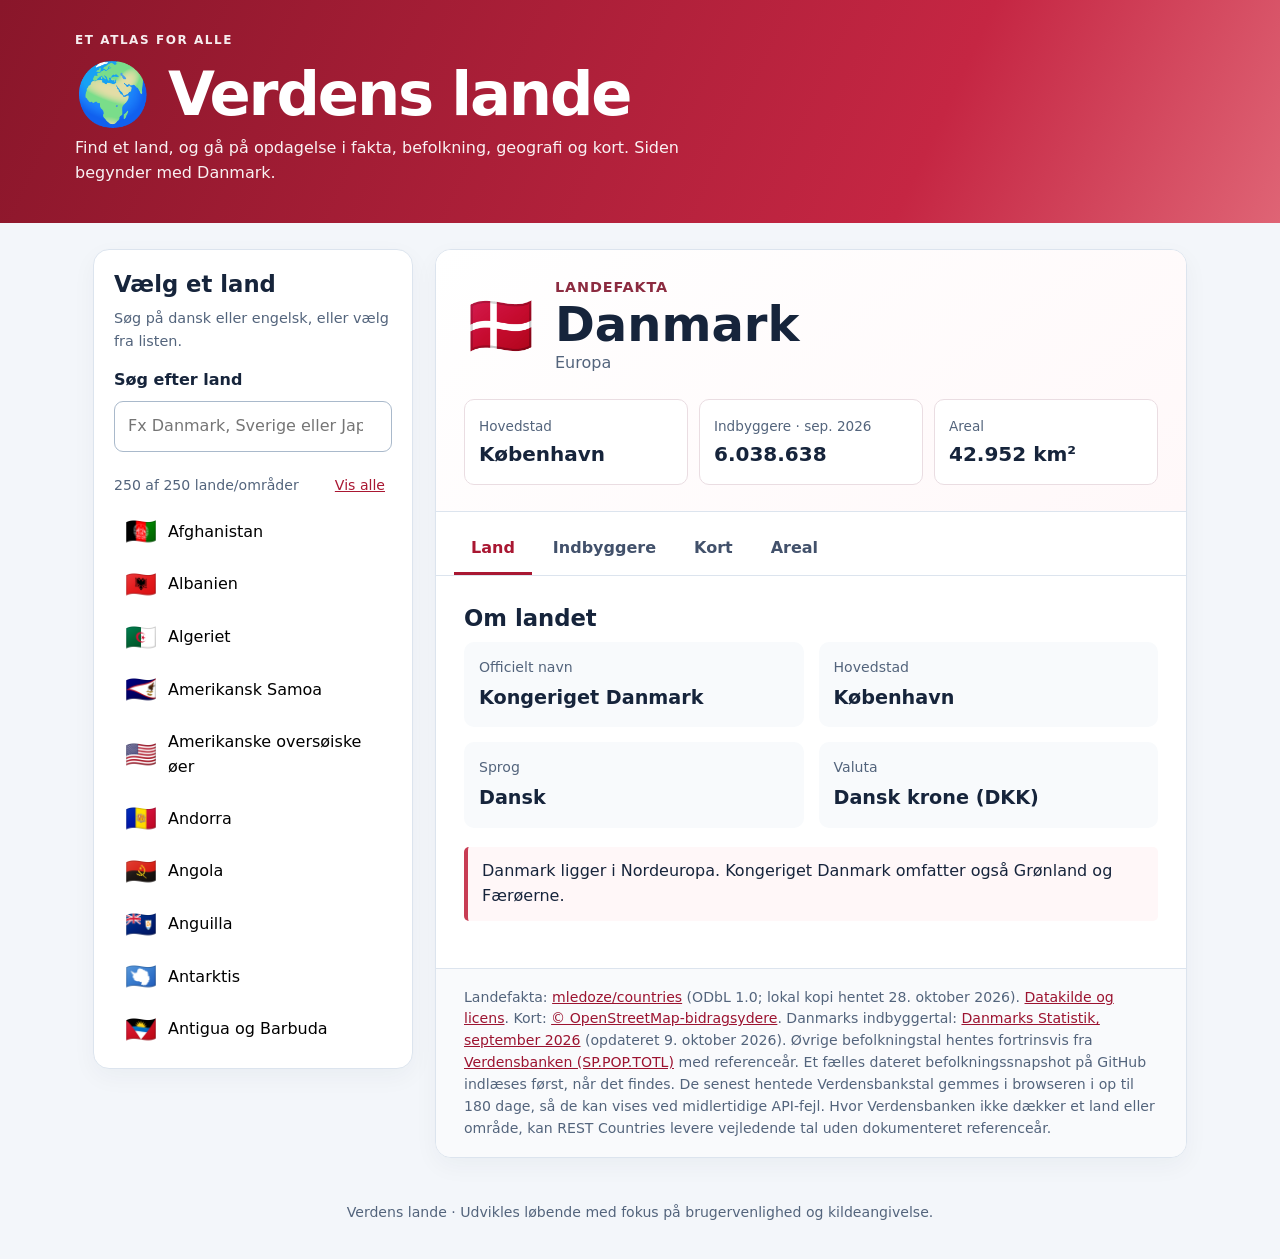
==== commit d3c608ae: "Merge 23f632285380e7f262a17fe7d99923256429bd71 into 6e7e0a77555c78a2c76f75cd5ef9a39dd33a9a46" ====
--- a/index.html
+++ b/index.html
@@ -102,17 +102,26 @@
 if(Number.isSafeInteger(c.population)&&c.population>0)return 'Indbyggere · år ukendt';
 return 'Indbyggere · ikke oplyst';
 }
-function choose(c){selected=c;el('heroFlag').textContent=flag(c);el('countryTitle').textContent=label(c);el('region').textContent=regionNames[c.region]||c.region||'Geografisk region ikke oplyst';el('sCapital').textContent=cap(c);el('sPopulation').textContent=fmt(c.population);el('sPopulationLabel').textContent=populationLabel(c);el('sArea').textContent=fmt(c.area,' km²');el('official').textContent=c.cca2==='DK'?'Kongeriget Danmark':str(c.name?.official);el('capital').textContent=cap(c);el('language').textContent=lang(c);el('currency').textContent=curr(c);
+function choose(c,updateHash=true){selected=c;el('heroFlag').textContent=flag(c);el('countryTitle').textContent=label(c);el('region').textContent=regionNames[c.region]||c.region||'Geografisk region ikke oplyst';el('sCapital').textContent=cap(c);el('sPopulation').textContent=fmt(c.population);el('sPopulationLabel').textContent=populationLabel(c);el('sArea').textContent=fmt(c.area,' km²');el('official').textContent=c.cca2==='DK'?'Kongeriget Danmark':str(c.name?.official);el('capital').textContent=cap(c);el('language').textContent=lang(c);el('currency').textContent=curr(c);
 el('landnote').textContent=c.cca2==='DK'?'Danmark ligger i Nordeuropa. Kongeriget Danmark omfatter også Grønland og Færøerne.':'Fakta vises for den valgte geografiske enhed. Datakilder kan også indeholde selvstyrende områder og territorier.';
 el('population').textContent=fmt(c.population);el('populationExtra').innerHTML=c.cca2==='DK'?'Opgjort i september 2026 (offentliggjort 9. oktober 2026). Kilde: <a href="https://www.dst.dk/da/Statistik/emner/borgere/befolkning/befolkningstal" target="_blank" rel="noopener">Danmarks Statistik</a>.':c.populationSource==='worldbank'&&/^\d{4}$/.test(String(c.populationYear))?'Referenceår: '+c.populationYear+'. Kilde: <a href="https://data.worldbank.org/indicator/SP.POP.TOTL?locations='+encodeURIComponent(c.cca2)+'" target="_blank" rel="noopener">Verdensbanken – Population, total</a>. Årlige tal er ikke en aktuel folketælling.':(c.populationSource==='restcountries'||c.populationSource==='undated')?'Vejledende tal fra et internationalt datasæt uden dokumenteret referenceår. Det er ikke nødvendigvis den nyeste officielle opgørelse.':'Der findes endnu ikke et verificeret befolkningstal for dette land eller område. Se det nationale statistikkontor for officielle tal.';
 el('area').textContent=fmt(c.area,' km²');el('areaExtra').textContent=c.cca2==='DK'?'Danmarks areal er her angivet uden Grønland og Færøerne.':'Arealet stammer fra et internationalt datasæt. Afgrænsninger og opgørelsesmetoder kan variere.';
-mapSet(c);renderList();if(window.history?.replaceState){history.replaceState(null,'','#'+encodeURIComponent(c.cca2||'DK'));}
-}
-function renderList(){const q=el('search').value.trim().toLocaleLowerCase('da');const filtered=items.filter(c=>[label(c),c.name?.common,c.cca2].some(x=>String(x||'').toLocaleLowerCase('da').includes(q))).sort((a,b)=>label(a).localeCompare(label(b),'da'));const list=el('countries');list.replaceChildren();const frag=document.createDocumentFragment();filtered.slice(0,300).forEach(c=>{const btn=document.createElement('button');btn.type='button';btn.className='country'+(selected.cca2===c.cca2?' active':'');btn.setAttribute('aria-current',selected.cca2===c.cca2?'true':'false');const f=document.createElement('span');f.className='flag';f.textContent=flag(c);f.setAttribute('aria-hidden','true');const t=document.createElement('span');t.className='countryname';t.textContent=label(c);btn.append(f,t);btn.addEventListener('click',()=>{choose(c);if(innerWidth<761)el('main').scrollIntoView({behavior:'smooth',block:'start'});});frag.append(btn)});list.append(frag);el('count').textContent=filtered.length+' af '+items.length+' lande/områder'+(filtered.length?'':' – ingen resultater');}
+mapSet(c);renderList();if(updateHash&&window.history?.replaceState){history.replaceState(null,'','#'+encodeURIComponent(c.cca2||'DK'));}
+}
+function searchKey(value){return String(value||'').normalize('NFD').replace(/[\u0300-\u036f]/g,'').toLocaleLowerCase('da').replace(/[^a-z0-9æøå]+/g,' ').trim().replace(/\s+/g,' ');}
+function searchVariants(value){const raw=String(value||'');return [searchKey(raw),searchKey(raw.replace(/æ/gi,'ae').replace(/ø/gi,'o').replace(/å/gi,'a')),searchKey(raw.replace(/æ/gi,'ae').replace(/ø/gi,'oe').replace(/å/gi,'aa'))];}
+function renderList(){const focusedCountry=document.activeElement?.closest?.('#countries .country');const focusedCode=focusedCountry?.dataset.code;const queries=searchVariants(el('search').value);const filtered=items.filter(c=>[label(c),c.name?.common,c.name?.official,c.cca2].some(x=>searchVariants(x).some(key=>queries.some(q=>key.includes(q))))).sort((a,b)=>label(a).localeCompare(label(b),'da'));const list=el('countries');list.replaceChildren();const frag=document.createDocumentFragment();filtered.slice(0,300).forEach(c=>{const btn=document.createElement('button');btn.type='button';btn.dataset.code=c.cca2;btn.className='country'+(selected.cca2===c.cca2?' active':'');btn.setAttribute('aria-current',selected.cca2===c.cca2?'true':'false');const f=document.createElement('span');f.className='flag';f.textContent=flag(c);f.setAttribute('aria-hidden','true');const t=document.createElement('span');t.className='countryname';t.textContent=label(c);btn.append(f,t);btn.addEventListener('click',()=>{choose(c);if(innerWidth<761)el('main').scrollIntoView({behavior:'smooth',block:'start'});});frag.append(btn)});list.append(frag);if(focusedCode){const replacement=Array.from(list.children).find(btn=>btn.dataset.code===focusedCode);if(replacement)replacement.focus({preventScroll:true});}el('count').textContent=filtered.length+' af '+items.length+' lande/områder'+(filtered.length?'':' – ingen resultater');}
 function tab(id){activeTab=id;document.querySelectorAll('.tabs button').forEach(b=>{const on=b.dataset.tab===id;b.setAttribute('aria-selected',on?'true':'false');b.tabIndex=on?0:-1;});document.querySelectorAll('.panel').forEach(p=>{p.hidden=p.id!==id;});if(id==='kort')mapSet(selected);}
 document.querySelectorAll('.tabs button').forEach(b=>{b.addEventListener('click',()=>tab(b.dataset.tab));b.addEventListener('keydown',ev=>{if(!['ArrowRight','ArrowLeft','Home','End'].includes(ev.key))return;ev.preventDefault();const tabs=Array.from(document.querySelectorAll('.tabs button'));let i=tabs.indexOf(b);i=ev.key==='Home'?0:ev.key==='End'?tabs.length-1:(i+(ev.key==='ArrowRight'?1:-1)+tabs.length)%tabs.length;tab(tabs[i].dataset.tab);tabs[i].focus();});});
 el('search').addEventListener('input',renderList);
 el('reset').addEventListener('click',()=>{el('search').value='';renderList();el('search').focus();});
+// Synkronisér landefakta, når et direkte landelink ændres uden genindlæsning.
+window.addEventListener('hashchange',()=>{
+const code=location.hash.slice(1).toUpperCase();
+if(!/^[A-Z]{2}$/.test(code))return;
+const country=items.find(c=>c.cca2===code);
+if(country&&country.cca2!==selected.cca2)choose(country,false);
+});
 function normalize(c){return{...c,flag:c.flag||undefined,name:c.name||{common:c.cca2},area:Number(c.area)||undefined,population:Number.isFinite(Number(c.population))&&c.population!==undefined?Number(c.population):undefined};}
 async function loadCountries(){
 const sources=[
@@ -128,10 +137,10 @@
 items=data.filter(c=>c?.cca2&&c?.name).map(c=>{const n=normalize(c);if(url!=='./data/countries.json'&&Number.isSafeInteger(n.population)&&n.population>0)n.populationSource='undated';return n;});
 const fromApi=items.find(c=>c.cca2==='DK');
 if(fromApi){const i=items.indexOf(fromApi);items[i]={...fromApi,capital:['København'],population:dk.population,area:dk.area,languages:dk.languages,currencies:dk.currencies};}else items.push(dk);
-const hash=decodeURIComponent(location.hash.replace('#','')).toUpperCase();
+const hash=location.hash.slice(1).toUpperCase();
 selected=items.find(c=>c.cca2===hash)||items.find(c=>c.cca2==='DK')||items[0];
 choose(selected);
-el('source').innerHTML='Landefakta: <a href="https://github.com/mledoze/countries" target="_blank" rel="noopener">mledoze/countries</a> (ODbL 1.0; lokal kopi hentet 28. oktober 2026). <a href="https://github.com/mOLTRUP/Test/blob/main/data/README.md" target="_blank" rel="noopener">Datakilde og licens</a>. Kort: <a href="https://www.openstreetmap.org/copyright" target="_blank" rel="noopener">© OpenStreetMap-bidragsydere</a>. Danmarks indbyggertal: <a href="https://www.dst.dk/da/Statistik/emner/borgere/befolkning/befolkningstal" target="_blank" rel="noopener">Danmarks Statistik, september 2026</a> (opdateret 9. oktober 2026). Øvrige befolkningstal hentes fortrinsvis fra <a href="https://data.worldbank.org/indicator/SP.POP.TOTL" target="_blank" rel="noopener">Verdensbanken (SP.POP.TOTL)</a> med referenceår. De senest hentede Verdensbankstal gemmes i browseren i op til 180 dage, så de kan vises ved midlertidige API-fejl. Hvor Verdensbanken ikke dækker et land eller område, kan REST Countries levere vejledende tal uden dokumenteret referenceår.';
+el('source').innerHTML='Landefakta: <a href="https://github.com/mledoze/countries" target="_blank" rel="noopener">mledoze/countries</a> (ODbL 1.0; lokal kopi hentet 28. oktober 2026). <a href="https://github.com/mOLTRUP/Test/blob/main/data/README.md" target="_blank" rel="noopener">Datakilde og licens</a>. Kort: <a href="https://www.openstreetmap.org/copyright" target="_blank" rel="noopener">© OpenStreetMap-bidragsydere</a>. Danmarks indbyggertal: <a href="https://www.dst.dk/da/Statistik/emner/borgere/befolkning/befolkningstal" target="_blank" rel="noopener">Danmarks Statistik, september 2026</a> (opdateret 9. oktober 2026). Øvrige befolkningstal hentes fortrinsvis fra <a href="https://data.worldbank.org/indicator/SP.POP.TOTL" target="_blank" rel="noopener">Verdensbanken (SP.POP.TOTL)</a> med referenceår. Et fælles dateret befolkningssnapshot på GitHub indlæses først, når det findes. De senest hentede Verdensbankstal gemmes i browseren i op til 180 dage, så de kan vises ved midlertidige API-fejl. Hvor Verdensbanken ikke dækker et land eller område, kan REST Countries levere vejledende tal uden dokumenteret referenceår.';
 enrichPopulation();
 return;
 }catch(e){console.warn('Landeliste kunne ikke indlæses fra',url,e);}}
@@ -167,8 +176,27 @@
 if(byCode.size>=100)applyPopulation(byCode);
 }catch(e){console.info('Lokal befolkningscache er ikke tilgængelig:',e);}
 }
+async function loadSharedPopulation(){
+const controller=new AbortController();
+const timer=setTimeout(()=>controller.abort(),3500);
+try{
+const response=await fetch('./data/population-worldbank.json',{signal:controller.signal,cache:'default'});
+if(!response.ok)return;
+const snapshot=await response.json();
+if(snapshot?.indicator!=='SP.POP.TOTL'||!Array.isArray(snapshot.rows)||snapshot.rows.length<150)return;
+const byCode=new Map();
+for(const row of snapshot.rows){
+if(!Array.isArray(row)||row.length!==3)continue;
+const [code,value,year]=row;
+if(typeof code==='string'&&/^[A-Z]{2}$/.test(code)&&Number.isSafeInteger(value)&&value>0&&/^\d{4}$/.test(String(year)))byCode.set(code,{value,year:String(year)});
+}
+if(byCode.size>=150)applyPopulation(byCode);
+}catch(e){console.info('Fælles befolkningssnapshot kunne ikke indlæses:',e);}
+finally{clearTimeout(timer);}
+}
 async function enrichPopulation(){
 loadCachedPopulation();
+await loadSharedPopulation();
 const controller=new AbortController();
 const timer=setTimeout(()=>controller.abort(),6500);
 try{
@@ -209,7 +237,7 @@
 finally{clearTimeout(timer);}
 }
 
-choose(dk);loadCountries();
+choose(dk,false);loadCountries();
 })();
 </script>
 </body></html>
